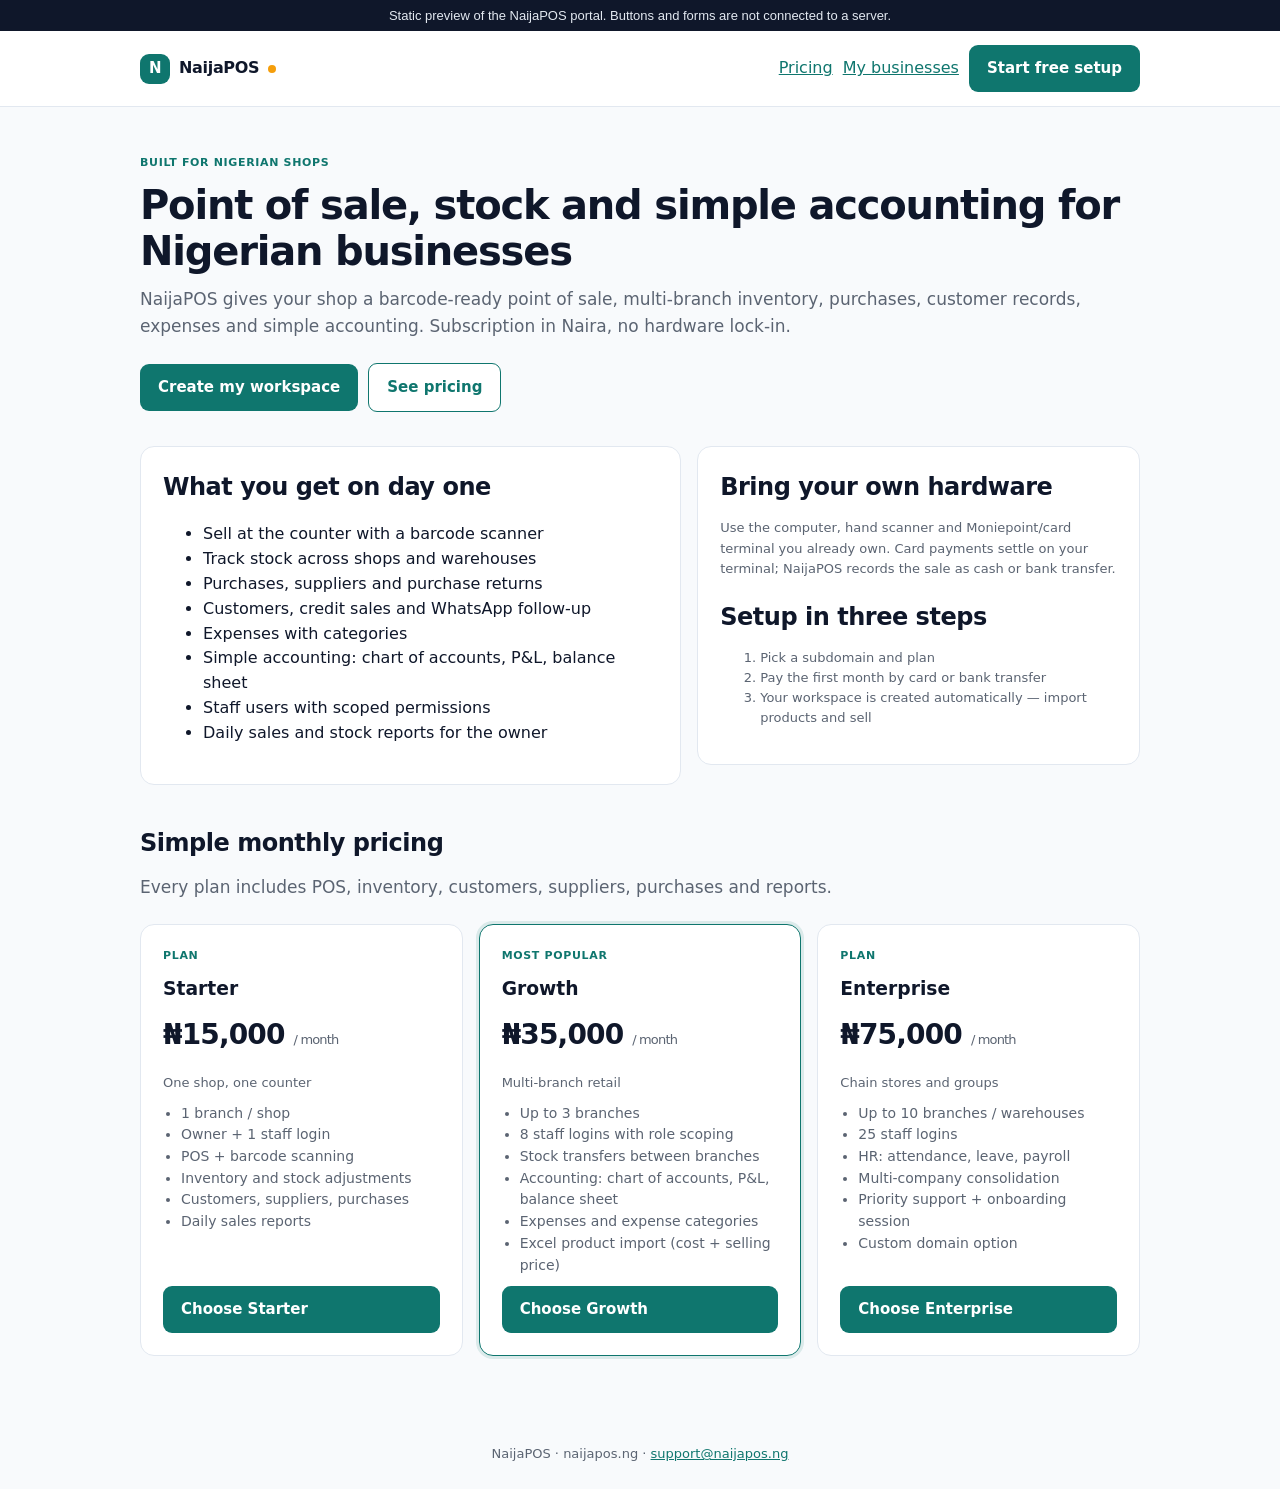
==== index.html @ 7d65c4f7 "NaijaPOS portal preview (static demo)" ====
<!doctype html>
<html lang="en">
<head>
<meta charset="utf-8" />
<meta name="viewport" content="width=device-width, initial-scale=1" />
<title>POS, stock and accounting for Nigerian businesses · NaijaPOS</title>
<style>
  :root{--p:#0F766E;--a:#F59E0B;--ink:#0f172a;--muted:#5b6472;--line:#e2e8f0;--bg:#f8fafc}
  *{box-sizing:border-box}
  body{margin:0;font-family:Inter,Segoe UI,system-ui,-apple-system,sans-serif;color:var(--ink);background:var(--bg);line-height:1.55}
  a{color:var(--p)}
  header{background:#fff;border-bottom:1px solid var(--line)}
  .bar{max-width:1040px;margin:0 auto;padding:14px 20px;display:flex;align-items:center;justify-content:space-between;gap:16px}
  .logo{display:flex;align-items:center;gap:9px;font-weight:800;letter-spacing:-.02em;text-decoration:none;color:var(--ink)}
  .logo span.dot{width:8px;height:8px;border-radius:50%;background:var(--a);display:inline-block}
  .logo .mark{width:30px;height:30px;border-radius:9px;background:var(--p);color:#fff;display:grid;place-items:center;font-size:15px;font-weight:800}
  main{padding:36px 20px 64px}
  .wrap{max-width:1040px;margin:0 auto}
  .narrow{max-width:620px;margin:0 auto}
  h1{font-size:clamp(26px,4vw,40px);line-height:1.15;letter-spacing:-.03em;margin:0 0 12px}
  h2{letter-spacing:-.02em;margin:0 0 12px}
  p.lead{color:var(--muted);font-size:17px;margin:0 0 24px}
  .card{background:#fff;border:1px solid var(--line);border-radius:14px;padding:22px}
  .grid{display:grid;gap:16px}
  @media(min-width:760px){.plans{grid-template-columns:repeat(3,1fr)}.two{grid-template-columns:1.1fr .9fr;align-items:start}}
  .plan{display:flex;flex-direction:column;gap:10px}
  .plan .price{font-size:28px;font-weight:800;letter-spacing:-.03em}
  .plan .price small{font-size:13px;font-weight:500;color:var(--muted)}
  .plan ul{margin:0;padding-left:18px;color:var(--muted);font-size:14px}
  .plan.feat{border-color:var(--p);box-shadow:0 0 0 3px color-mix(in srgb, var(--p) 12%, transparent)}
  .tag{display:inline-block;font-size:11px;font-weight:700;letter-spacing:.06em;text-transform:uppercase;color:var(--p)}
  label{display:block;font-weight:600;font-size:14px;margin:14px 0 6px}
  input,select{width:100%;padding:11px 12px;border:1px solid #cbd5e1;border-radius:9px;font-size:15px;background:#fff}
  input:focus,select:focus{outline:2px solid color-mix(in srgb, var(--p) 35%, transparent);border-color:var(--p)}
  .hint{font-size:13px;color:var(--muted);margin-top:6px}
  button,.btn{display:inline-block;background:var(--p);color:#fff;border:0;border-radius:9px;padding:12px 18px;font-size:15px;font-weight:700;cursor:pointer;text-decoration:none}
  button:hover,.btn:hover{filter:brightness(.94)}
  .btn.secondary{background:#fff;color:var(--p);border:1px solid var(--p)}
  .row{display:flex;gap:10px;flex-wrap:wrap;align-items:center}
  .badge{display:inline-block;padding:3px 9px;border-radius:999px;font-size:12px;font-weight:700}
  .badge.ok{background:#dcfce7;color:#166534}.badge.wait{background:#fef3c7;color:#92400e}.badge.bad{background:#fee2e2;color:#991b1b}.badge.info{background:#e0f2fe;color:#075985}
  .alert{border-radius:10px;padding:12px 14px;font-size:14px;margin:0 0 16px}
  .alert.err{background:#fee2e2;color:#991b1b}.alert.ok{background:#dcfce7;color:#166534}
  table{width:100%;border-collapse:collapse;font-size:14px;background:#fff}
  th,td{text-align:left;padding:10px 12px;border-bottom:1px solid var(--line);vertical-align:top}
  th{font-size:12px;text-transform:uppercase;letter-spacing:.05em;color:var(--muted)}
  code{background:#0f172a;color:#e2e8f0;padding:2px 6px;border-radius:6px;font-size:13px}
  footer{color:var(--muted);font-size:13px;padding:24px 20px;text-align:center}
  .kv{display:grid;grid-template-columns:140px 1fr;gap:8px 12px;font-size:14px}
  .kv dt{color:var(--muted)}.kv dd{margin:0;font-weight:600}
  details summary{cursor:pointer;font-weight:600;font-size:14px;color:var(--muted)}
</style>
</head>
<body><div style="background:#0f172a;color:#e2e8f0;padding:8px 16px;text-align:center;font:13px Inter,Segoe UI,sans-serif">Static preview of the NaijaPOS portal. Buttons and forms are not connected to a server.</div>
<header><div class="bar">
  <a class="logo" href="/"><span class="mark">N</span>NaijaPOS<span class="dot"></span></a>
  <nav class="row"><a href="/#pricing">Pricing</a><a href="/businesses">My businesses</a><a class="btn" href="/signup">Start free setup</a></nav>
</div></header>
<main class="wrap">
      <div class="wrap">
        <p class="tag">Built for Nigerian shops</p>
        <h1>Point of sale, stock and simple accounting for Nigerian businesses</h1>
        <p class="lead">NaijaPOS gives your shop a barcode-ready point of sale, multi-branch inventory,
        purchases, customer records, expenses and simple accounting. Subscription in Naira, no hardware lock-in.</p>
        <div class="row" style="margin-bottom:34px">
          <a class="btn" href="/signup">Create my workspace</a>
          <a class="btn secondary" href="#pricing">See pricing</a>
        </div>
        <div class="grid two" style="margin-bottom:40px">
          <div class="card">
            <h2>What you get on day one</h2>
            <ul><li>Sell at the counter with a barcode scanner</li><li>Track stock across shops and warehouses</li><li>Purchases, suppliers and purchase returns</li><li>Customers, credit sales and WhatsApp follow-up</li><li>Expenses with categories</li><li>Simple accounting: chart of accounts, P&amp;L, balance sheet</li><li>Staff users with scoped permissions</li><li>Daily sales and stock reports for the owner</li></ul>
          </div>
          <div class="card">
            <h2>Bring your own hardware</h2>
            <p class="hint">Use the computer, hand scanner and Moniepoint/card terminal you already own.
            Card payments settle on your terminal; NaijaPOS records the sale as cash or bank transfer.</p>
            <h2 style="margin-top:20px">Setup in three steps</h2>
            <ol class="hint">
              <li>Pick a subdomain and plan</li>
              <li>Pay the first month by card or bank transfer</li>
              <li>Your workspace is created automatically — import products and sell</li>
            </ol>
          </div>
        </div>
        <h2 id="pricing">Simple monthly pricing</h2>
        <p class="lead">Every plan includes POS, inventory, customers, suppliers, purchases and reports.</p>
        <div class="grid plans">
      <div class="card plan ">
        <div class="tag">Plan</div>
        <h3 style="margin:0">Starter</h3>
        <div class="price">₦15,000 <small>/ month</small></div>
        <div class="hint">One shop, one counter</div>
        <ul><li>1 branch / shop</li><li>Owner + 1 staff login</li><li>POS + barcode scanning</li><li>Inventory and stock adjustments</li><li>Customers, suppliers, purchases</li><li>Daily sales reports</li></ul>
        <a class="btn" href="/signup?plan=starter" style="margin-top:auto">Choose Starter</a>
      </div>
      <div class="card plan feat">
        <div class="tag">Most popular</div>
        <h3 style="margin:0">Growth</h3>
        <div class="price">₦35,000 <small>/ month</small></div>
        <div class="hint">Multi-branch retail</div>
        <ul><li>Up to 3 branches</li><li>8 staff logins with role scoping</li><li>Stock transfers between branches</li><li>Accounting: chart of accounts, P&amp;L, balance sheet</li><li>Expenses and expense categories</li><li>Excel product import (cost + selling price)</li></ul>
        <a class="btn" href="/signup?plan=growth" style="margin-top:auto">Choose Growth</a>
      </div>
      <div class="card plan ">
        <div class="tag">Plan</div>
        <h3 style="margin:0">Enterprise</h3>
        <div class="price">₦75,000 <small>/ month</small></div>
        <div class="hint">Chain stores and groups</div>
        <ul><li>Up to 10 branches / warehouses</li><li>25 staff logins</li><li>HR: attendance, leave, payroll</li><li>Multi-company consolidation</li><li>Priority support + onboarding session</li><li>Custom domain option</li></ul>
        <a class="btn" href="/signup?plan=enterprise" style="margin-top:auto">Choose Enterprise</a>
      </div></div>
      </div></main>
<footer>NaijaPOS · naijapos.ng · <a href="mailto:support@naijapos.ng">support@naijapos.ng</a></footer>
</body></html>
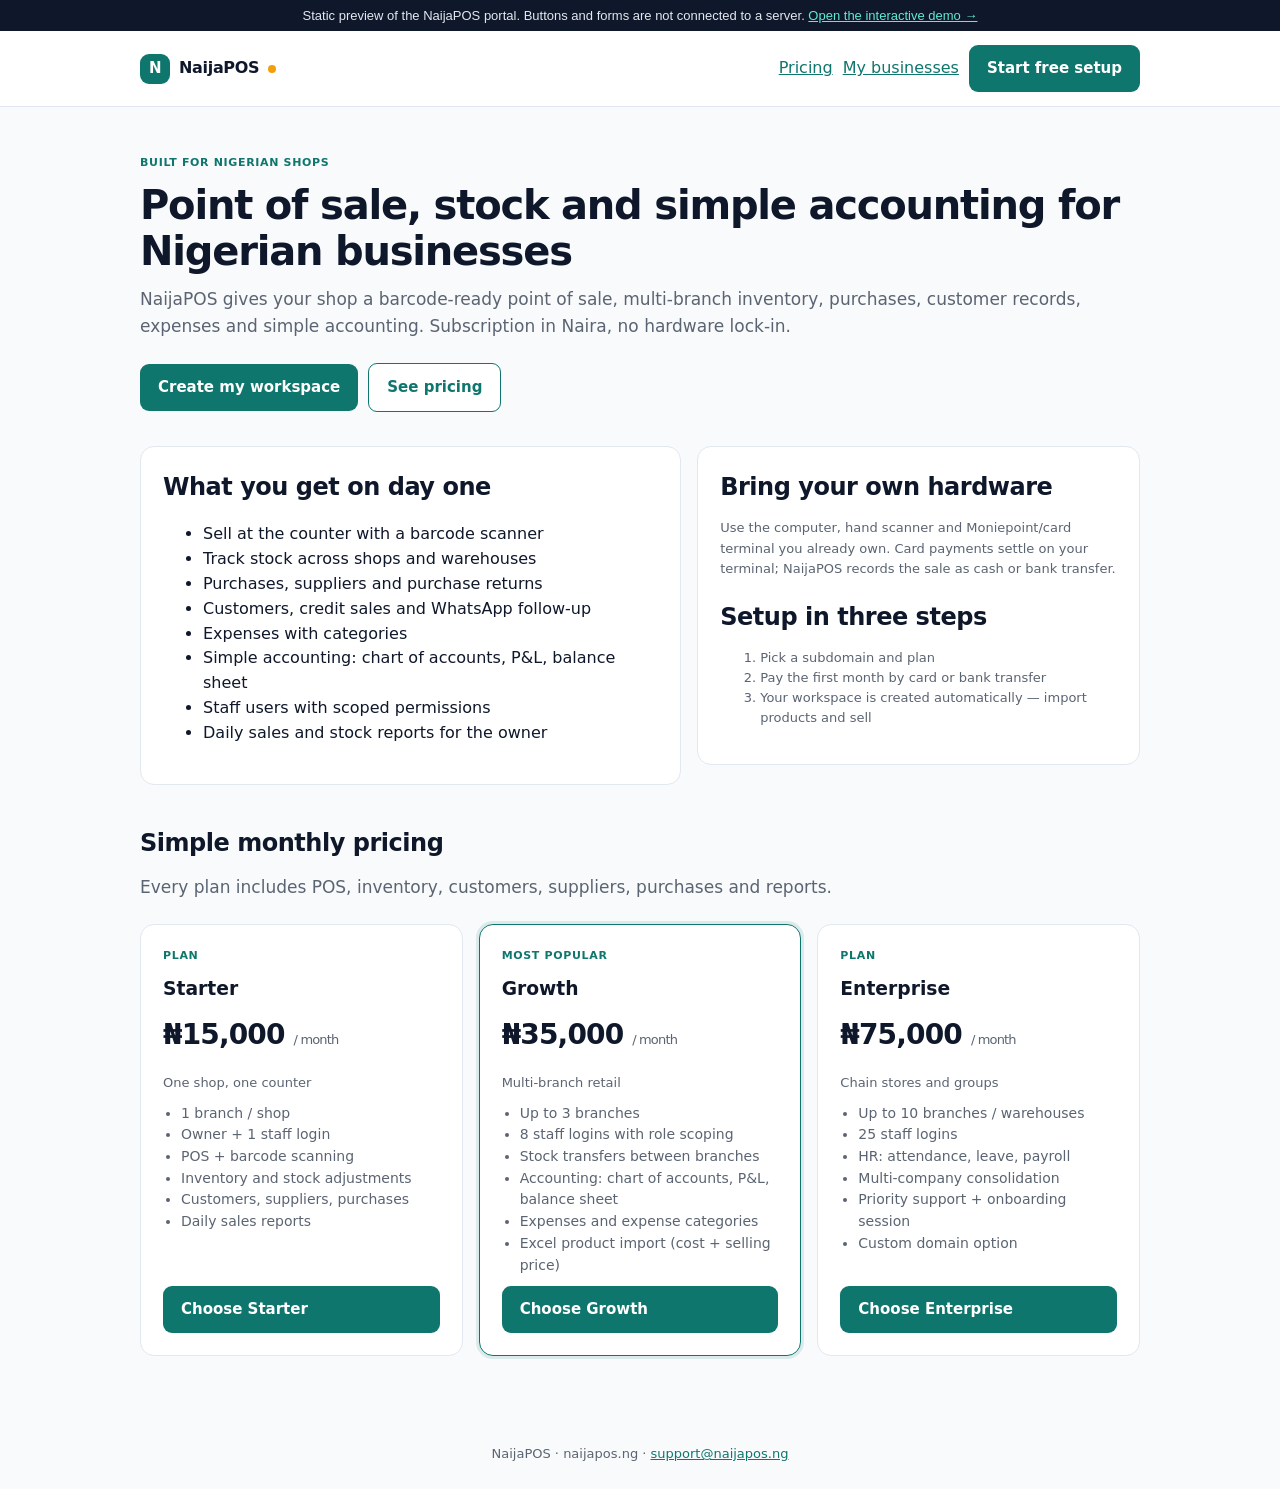
==== commit d5053670: "Preview update 2026-11-18 21:31 UTC" ====
--- a/index.html
+++ b/index.html
@@ -51,10 +51,10 @@
   details summary{cursor:pointer;font-weight:600;font-size:14px;color:var(--muted)}
 </style>
 </head>
-<body><div style="background:#0f172a;color:#e2e8f0;padding:8px 16px;text-align:center;font:13px Inter,Segoe UI,sans-serif">Static preview of the NaijaPOS portal. Buttons and forms are not connected to a server.</div>
+<body><div style="background:#0f172a;color:#e2e8f0;padding:8px 16px;text-align:center;font:13px Inter,Segoe UI,sans-serif">Static preview of the NaijaPOS portal. Buttons and forms are not connected to a server. <a style="color:#5eead4" href="/naijapos-preview/demo/">Open the interactive demo &rarr;</a></div>
 <header><div class="bar">
-  <a class="logo" href="/"><span class="mark">N</span>NaijaPOS<span class="dot"></span></a>
-  <nav class="row"><a href="/#pricing">Pricing</a><a href="/businesses">My businesses</a><a class="btn" href="/signup">Start free setup</a></nav>
+  <a class="logo" href="/naijapos-preview/"><span class="mark">N</span>NaijaPOS<span class="dot"></span></a>
+  <nav class="row"><a href="/naijapos-preview/#pricing">Pricing</a><a href="/naijapos-preview/businesses">My businesses</a><a class="btn" href="/naijapos-preview/signup">Start free setup</a></nav>
 </div></header>
 <main class="wrap">
       <div class="wrap">
@@ -63,7 +63,7 @@
         <p class="lead">NaijaPOS gives your shop a barcode-ready point of sale, multi-branch inventory,
         purchases, customer records, expenses and simple accounting. Subscription in Naira, no hardware lock-in.</p>
         <div class="row" style="margin-bottom:34px">
-          <a class="btn" href="/signup">Create my workspace</a>
+          <a class="btn" href="/naijapos-preview/signup">Create my workspace</a>
           <a class="btn secondary" href="#pricing">See pricing</a>
         </div>
         <div class="grid two" style="margin-bottom:40px">
@@ -92,7 +92,7 @@
         <div class="price">₦15,000 <small>/ month</small></div>
         <div class="hint">One shop, one counter</div>
         <ul><li>1 branch / shop</li><li>Owner + 1 staff login</li><li>POS + barcode scanning</li><li>Inventory and stock adjustments</li><li>Customers, suppliers, purchases</li><li>Daily sales reports</li></ul>
-        <a class="btn" href="/signup?plan=starter" style="margin-top:auto">Choose Starter</a>
+        <a class="btn" href="/naijapos-preview/signup?plan=starter" style="margin-top:auto">Choose Starter</a>
       </div>
       <div class="card plan feat">
         <div class="tag">Most popular</div>
@@ -100,7 +100,7 @@
         <div class="price">₦35,000 <small>/ month</small></div>
         <div class="hint">Multi-branch retail</div>
         <ul><li>Up to 3 branches</li><li>8 staff logins with role scoping</li><li>Stock transfers between branches</li><li>Accounting: chart of accounts, P&amp;L, balance sheet</li><li>Expenses and expense categories</li><li>Excel product import (cost + selling price)</li></ul>
-        <a class="btn" href="/signup?plan=growth" style="margin-top:auto">Choose Growth</a>
+        <a class="btn" href="/naijapos-preview/signup?plan=growth" style="margin-top:auto">Choose Growth</a>
       </div>
       <div class="card plan ">
         <div class="tag">Plan</div>
@@ -108,7 +108,7 @@
         <div class="price">₦75,000 <small>/ month</small></div>
         <div class="hint">Chain stores and groups</div>
         <ul><li>Up to 10 branches / warehouses</li><li>25 staff logins</li><li>HR: attendance, leave, payroll</li><li>Multi-company consolidation</li><li>Priority support + onboarding session</li><li>Custom domain option</li></ul>
-        <a class="btn" href="/signup?plan=enterprise" style="margin-top:auto">Choose Enterprise</a>
+        <a class="btn" href="/naijapos-preview/signup?plan=enterprise" style="margin-top:auto">Choose Enterprise</a>
       </div></div>
       </div></main>
 <footer>NaijaPOS · naijapos.ng · <a href="mailto:support@naijapos.ng">support@naijapos.ng</a></footer>
